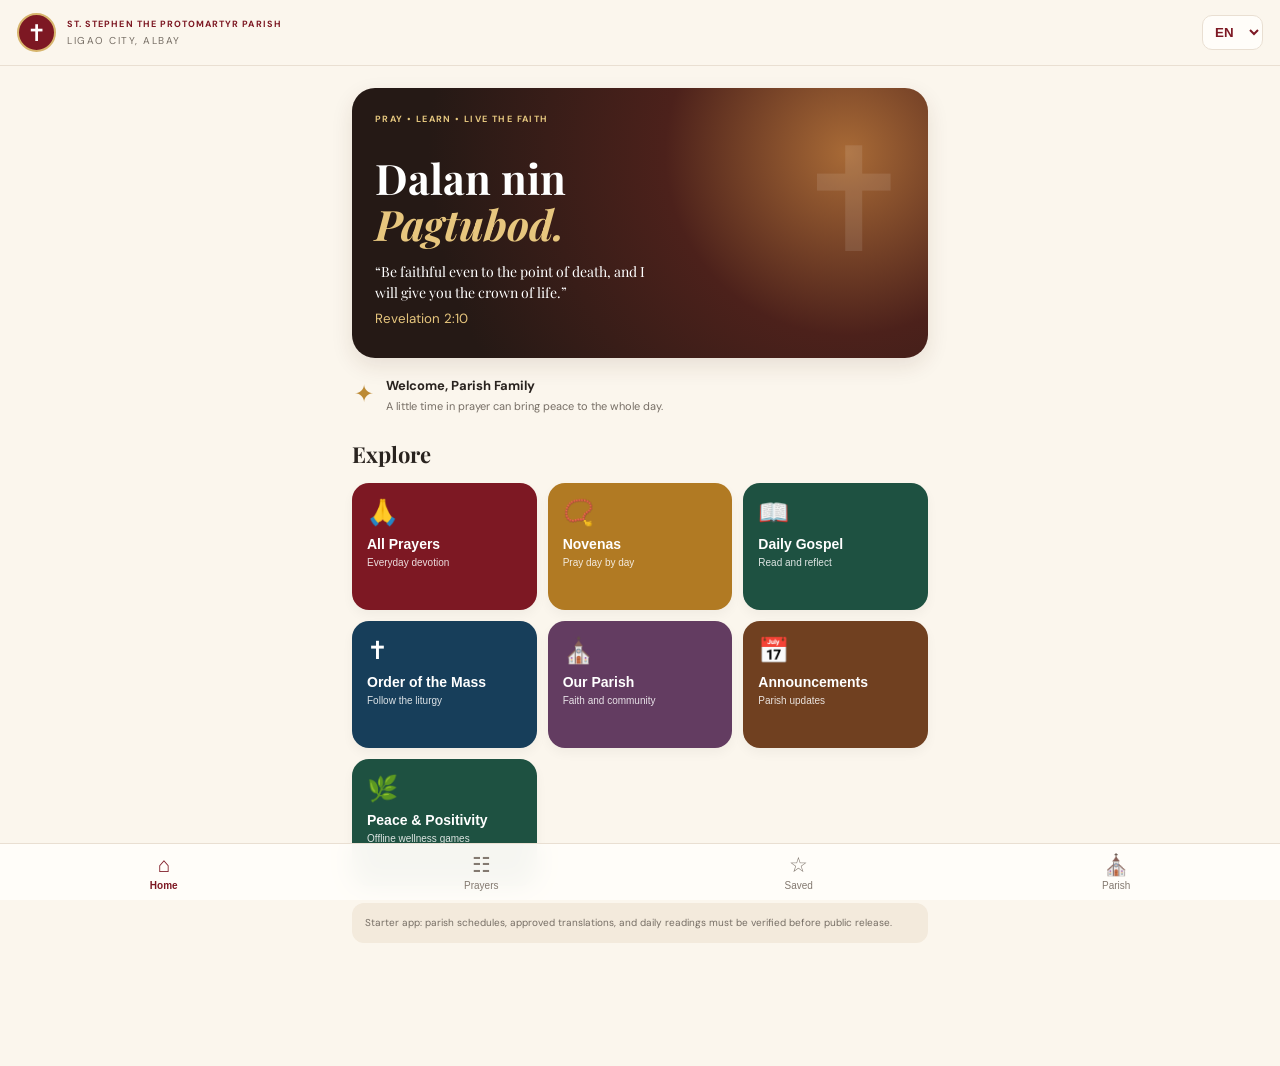
==== index.html @ fa2d4b82 "Add files via upload" ====
<!doctype html>
<html lang="en">
<head>
<meta charset="utf-8"><meta name="viewport" content="width=device-width,initial-scale=1,viewport-fit=cover">
<meta name="theme-color" content="#7d1823"><meta name="description" content="Dalan nin Pagtubod — Catholic prayer companion of St. Stephen the Protomartyr Parish, Ligao City.">
<link rel="manifest" href="manifest.json"><link rel="stylesheet" href="styles.css">
<title>Dalan nin Pagtubod</title>
</head>
<body>
<header class="top">
  <div class="brandmark">✝</div>
  <div class="brandcopy"><div class="eyebrow">ST. STEPHEN THE PROTOMARTYR PARISH</div><div class="location">LIGAO CITY, ALBAY</div></div>
  <select id="language" aria-label="Language" class="lang"><option value="en">EN</option><option value="fil">FIL</option><option value="bik">BIK</option></select>
</header>
<main>
<section id="home" class="screen active">
  <div class="hero"><div class="hero-tag" data-i18n="tagline">PRAY • LEARN • LIVE THE FAITH</div><h1>Dalan nin<br><em>Pagtubod.</em></h1><p data-i18n="verse">“Be faithful even to the point of death, and I will give you the crown of life.”</p><small>Revelation 2:10</small></div>
  <div class="welcome"><span class="gold">✦</span><div><strong data-i18n="welcome">Welcome, Parish Family</strong><p data-i18n="welcomeText">A little time in prayer can bring peace to the whole day.</p></div></div>
  <h2 data-i18n="explore">Explore</h2>
  <div class="tiles">
    <button class="tile wine" data-go="prayers"><span>🙏</span><b data-i18n="allPrayers">All Prayers</b><small data-i18n="everyday">Everyday devotion</small></button>
    <button class="tile goldtile" data-go="novenas"><span>📿</span><b data-i18n="novenas">Novenas</b><small data-i18n="prayDay">Pray day by day</small></button>
    <button class="tile green" data-go="gospel"><span>📖</span><b data-i18n="dailyGospel">Daily Gospel</b><small data-i18n="readReflect">Read and reflect</small></button>
    <button class="tile blue" data-go="mass"><span>✝</span><b data-i18n="mass">Order of the Mass</b><small data-i18n="followLiturgy">Follow the liturgy</small></button>
    <button class="tile plum" data-go="parish"><span>⛪</span><b data-i18n="ourParish">Our Parish</b><small data-i18n="faithCommunity">Faith and community</small></button>
    <button class="tile brown" data-go="announcements"><span>📅</span><b data-i18n="announcements">Announcements</b><small data-i18n="parishUpdates">Parish updates</small></button>
    <button class="tile green" data-go="wellness"><span>🌿</span><b>Peace & Positivity</b><small>Offline wellness games</small></button>
  </div>
  <div class="notice" data-i18n="prototypeNotice">Starter app: parish schedules, approved translations, and daily readings must be verified before public release.</div>
</section>
<section id="prayers" class="screen">
  <div class="pagehead"><button class="back" data-go="home">‹</button><div><h1 data-i18n="allPrayers">All Prayers</h1><p data-i18n="prayerSub">Traditional Catholic prayers</p></div></div>
  <input id="prayerSearch" class="search" placeholder="Search prayers…" aria-label="Search prayers"><div id="prayerList" class="list"></div>
</section>
<section id="novenas" class="screen">
  <div class="pagehead"><button class="back" data-go="home">‹</button><div><h1 data-i18n="novenas">Novenas</h1><p data-i18n="novenaSub">Devotions and daily prayer</p></div></div><div class="list" id="novenaList"></div>
</section>
<section id="gospel" class="screen">
  <div class="pagehead"><button class="back" data-go="home">‹</button><div><h1 data-i18n="dailyGospel">Daily Gospel</h1><p data-i18n="gospelSub">Scripture and reflection</p></div></div>
  <div class="reading-card"><div class="scripture-icon">📖</div><div class="eyebrow">A MOMENT WITH THE WORD</div><h2 data-i18n="readGospel">Read the Gospel of the Day</h2><p data-i18n="gospelNote">The readings change each day. Open a trusted Catholic lectionary source for the current reading.</p><a href="https://www.vaticannews.va/en/word-of-the-day.html" target="_blank" rel="noopener" data-i18n="openReading">Open Vatican News — Word of the Day ↗</a></div>
  <div class="reflection"><h3 data-i18n="reflection">For your reflection</h3><p data-i18n="reflectionPrompt">What word or phrase stays with you today? How can you put the Gospel into action?</p><label for="reflectionNote" data-i18n="myReflection">My reflection</label><textarea id="reflectionNote" placeholder="Write a private reflection…"></textarea><button class="primary" id="saveReflection" data-i18n="saveReflection">Save reflection on this device</button><p id="reflectionStatus" class="small"></p></div>
  <p class="notice" data-i18n="licenseNote">Daily readings and Bible translations may have copyright restrictions. Confirm permission before reproducing them in the app.</p>
</section>
<section id="mass" class="screen">
  <div class="pagehead"><button class="back" data-go="home">‹</button><div><h1 data-i18n="mass">Order of the Mass</h1><p data-i18n="massSub">A guide to the Holy Eucharist</p></div></div>
  <div class="mass-intro" data-i18n="massIntro">Follow the main parts of the Roman Catholic Mass. Use the parish-approved missal for complete current texts and responses.</div>
  <div class="accordion">
    <details open><summary data-i18n="introRites">1. Introductory Rites</summary><p>Entrance procession and hymn · Sign of the Cross · Greeting · Penitential Act · Kyrie · Gloria (when prescribed) · Collect</p></details>
    <details><summary data-i18n="wordLiturgy">2. Liturgy of the Word</summary><p>First Reading · Responsorial Psalm · Second Reading (on Sundays and solemnities) · Gospel Acclamation · Gospel · Homily · Profession of Faith (when prescribed) · Universal Prayer</p></details>
    <details><summary data-i18n="eucharistLiturgy">3. Liturgy of the Eucharist</summary><p>Preparation of the Gifts · Prayer over the Offerings · Eucharistic Prayer · Preface and Holy, Holy · Consecration · Mystery of Faith · Doxology and Great Amen</p></details>
    <details><summary data-i18n="communionRite">4. Communion Rite</summary><p>The Lord’s Prayer · Sign of Peace · Lamb of God · Communion · Prayer after Communion</p></details>
    <details><summary data-i18n="concludingRites">5. Concluding Rites</summary><p>Announcements (as appropriate) · Greeting and Blessing · Dismissal · Recessional hymn</p></details>
  </div><p class="notice" data-i18n="massNotice">The exact texts and responses should follow the approved Roman Missal and local liturgical norms.</p>
</section>
<section id="parish" class="screen">
  <div class="pagehead"><button class="back" data-go="home">‹</button><div><h1 data-i18n="ourParish">Our Parish</h1><p>St. Stephen the Protomartyr Parish</p></div></div>
  <div class="reading-card"><div class="scripture-icon">⛪</div><h2>St. Stephen the Protomartyr Parish</h2><p>Ligao City, Albay, Philippines</p><p data-i18n="parishPlaceholder">This section can include the official parish history, clergy, ministries, contact details, and directions.</p></div>
  <div class="reflection"><h3 data-i18n="parishInfo">Parish information</h3><p><b data-i18n="massSchedule">Mass schedule:</b> <span data-i18n="confirmSchedule">Please confirm with the parish office before publishing.</span></p><p><b data-i18n="contact">Contact:</b> <span data-i18n="addContact">Add the official parish phone number and social media links.</span></p><p><b data-i18n="address">Address:</b> <span data-i18n="addAddress">Add the parish-approved address and map location.</span></p></div>
</section>
<section id="announcements" class="screen">
  <div class="pagehead"><button class="back" data-go="home">‹</button><div><h1 data-i18n="announcements">Announcements</h1><p data-i18n="newsSub">Parish news and activities</p></div></div>
  <div class="reading-card"><div class="scripture-icon">📣</div><h2 data-i18n="stayConnected">Stay connected</h2><p data-i18n="announcementPlaceholder">Parish administrators can publish Mass schedules, feast-day celebrations, novenas, formation sessions, and community activities here.</p><p class="notice" data-i18n="noFeed">Live announcements require a connected database and admin account.</p></div>
</section>
<section id="wellness" class="screen">
  <div class="pagehead"><button class="back" data-go="home">‹</button><div><h1>Peace & Positivity</h1><p>Small moments to care for your heart and mind</p></div></div>
  <div class="wellness-intro"><span>🌱</span><div><b>You deserve a gentle moment.</b><p>Choose a short activity. There is no score to beat and no pressure to feel happy immediately.</p></div></div>
  <div class="wellness-grid">
    <button class="wellness-card" data-game="breathe"><span>🌬️</span><b>Calm Breathing</b><small>Pause and breathe gently for one minute</small></button>
    <button class="wellness-card" data-game="gratitude"><span>🌼</span><b>Gratitude Garden</b><small>Plant three things you appreciate today</small></button>
    <button class="wellness-card" data-game="kindness"><span>💛</span><b>Kindness Quest</b><small>Choose one small act of kindness</small></button>
    <button class="wellness-card" data-game="memory"><span>🧠</span><b>Peaceful Pairs</b><small>A gentle memory-matching game</small></button>
    <button class="wellness-card" data-game="mood"><span>☀️</span><b>Weather Within</b><small>Check in with how you feel</small></button>
  </div>
  <div id="wellnessPlay" class="wellness-play hidden" aria-live="polite"><div class="wellness-play-head"><h2 id="wellnessTitle">A gentle moment</h2><button id="wellnessClose" class="secondary">Close</button></div><div id="wellnessContent"></div></div>
  <div class="notice"><b>A gentle reminder:</b> These activities support everyday reflection and relaxation; they are not medical treatment or a substitute for professional support. If you feel unsafe or overwhelmed, reach out to someone you trust or a qualified professional.</div>
</section>
<section id="admin" class="screen">
  <div class="pagehead"><button class="back" data-go="home">‹</button><div><h1>Admin Control</h1><p>Manage prayers, library, theme, logo and app settings</p></div></div>
  <div class="notice"><b>Local/offline admin mode.</b> Changes save on this device and remain available offline. Automatic cross-device sync needs the secure Supabase setup described in README.txt. Do not publish this admin screen as a secure staff portal until authentication and permissions are configured.</div>
  <div class="admin-tabs"><button class="admin-tab selected" data-admin-tab="content">Content</button><button class="admin-tab" data-admin-tab="design">Theme & Logo</button><button class="admin-tab" data-admin-tab="sync">Sync Status</button></div>
  <div id="admin-content" class="admin-pane">
    <div class="admin-card"><h3>Prayer library</h3><p>Add, edit, or remove prayers. Edits are stored locally immediately.</p>
      <label for="adminPrayerSelect">Choose prayer to edit</label><select id="adminPrayerSelect"></select>
      <label for="adminPrayerTitleEn">Title (English)</label><input id="adminPrayerTitleEn" placeholder="Prayer title">
      <label for="adminPrayerTitleFil">Title (Filipino)</label><input id="adminPrayerTitleFil" placeholder="Pamagat ng panalangin">
      <label for="adminPrayerTitleBik">Title (Bikol)</label><input id="adminPrayerTitleBik" placeholder="Titulo kan pag-ampo">
      <label for="adminPrayerTextEn">Prayer text (English)</label><textarea id="adminPrayerTextEn" rows="4"></textarea>
      <label for="adminPrayerTextFil">Prayer text (Filipino)</label><textarea id="adminPrayerTextFil" rows="4"></textarea>
      <label for="adminPrayerTextBik">Prayer text (Bikol)</label><textarea id="adminPrayerTextBik" rows="4"></textarea>
      <div class="admin-actions"><button class="primary" id="adminSavePrayer">Save prayer</button><button class="secondary" id="adminNewPrayer">Add new</button><button class="danger" id="adminDeletePrayer">Delete</button></div>
      <p class="small" id="adminPrayerStatus" aria-live="polite"></p>
    </div>
    <div class="admin-card"><h3>Library items</h3><p>Add a resource or category card for the parish library. This local catalog can be expanded for catechesis, documents, and approved devotion resources.</p>
      <label for="libraryTitle">Resource title</label><input id="libraryTitle" placeholder="e.g. Guide to the Rosary">
      <label for="libraryDesc">Description</label><textarea id="libraryDesc" rows="2" placeholder="Short description"></textarea>
      <label for="libraryUrl">Optional trusted link</label><input id="libraryUrl" type="url" placeholder="https://…">
      <button class="primary" id="addLibraryItem">Add library item</button><div id="libraryItemsAdmin" class="list"></div>
    </div>
    <div class="admin-card"><h3>Novena directory</h3><p>Manage the novena list shown in the app. Full approved nine-day prayer texts should be added before publication.</p>
      <label for="novenaTitle">Novena title</label><input id="novenaTitle" placeholder="Novena title">
      <label for="novenaDescription">Description</label><textarea id="novenaDescription" rows="2"></textarea>
      <button class="primary" id="addNovena">Add novena</button><div id="novenaItemsAdmin" class="list"></div>
    </div>
  </div>
  <div id="admin-design" class="admin-pane hidden">
    <div class="admin-card"><h3>App appearance</h3><label for="themeColor">Primary theme color</label><input id="themeColor" type="color" value="#7d1823"><label for="themeAccent">Accent color</label><input id="themeAccent" type="color" value="#bc8a35"><label for="logoText">Logo text / initials</label><input id="logoText" maxlength="4" value="✝"><label for="logoUpload">Upload parish logo (PNG/JPG/SVG)</label><input id="logoUpload" type="file" accept="image/png,image/jpeg,image/webp,image/svg+xml"><div id="logoPreview" class="logo-preview">✝</div><button class="primary" id="saveDesign">Save appearance</button><button class="secondary" id="resetDesign">Reset theme</button><p class="small" id="designStatus" aria-live="polite"></p></div>
  </div>
  <div id="admin-sync" class="admin-pane hidden">
    <div class="admin-card"><h3>Offline and sync</h3><p id="syncStatus">Checking sync status…</p><p>Content edits are saved on this device and queued locally. When online, the app can attempt to send queued updates to the configured backend.</p><label for="supabaseUrl">Supabase project URL</label><input id="supabaseUrl" type="url" placeholder="https://your-project.supabase.co"><label for="supabaseAnon">Supabase anon/public key</label><input id="supabaseAnon" type="password" placeholder="Public anon key only"><p class="small">These settings alone do not make admin access secure. A production setup must use Supabase Auth, server-side role checks, and Row Level Security. Never put a service-role key here.</p><button class="primary" id="saveSyncSettings">Save sync settings</button><button class="secondary" id="syncNow">Sync now</button><p class="small" id="syncMessage" aria-live="polite"></p></div>
  </div>
</section>
<section id="detail" class="screen">
  <div class="pagehead"><button class="back" data-go="prayers">‹</button><div><h1 id="detailTitle">Prayer</h1><p>Dalan nin Pagtubod</p></div></div>
  <article class="prayer-text" id="detailText"></article><button class="primary" id="bookmarkBtn">☆ Save to favorites</button><p id="bookmarkStatus" class="small"></p>
</section>
<section id="favorites" class="screen">
  <div class="pagehead"><button class="back" data-go="home">‹</button><div><h1 data-i18n="favorites">My Favorites</h1><p data-i18n="savedPrayers">Your saved prayers</p></div></div><div id="favoriteList" class="list"></div>
</section>
</main>
<nav class="bottom-nav">
<button class="navitem selected" data-go="home"><span>⌂</span><label data-i18n="home">Home</label></button>
<button class="navitem" data-go="prayers"><span>☷</span><label data-i18n="prayersNav">Prayers</label></button>
<button class="navitem" data-go="favorites"><span>☆</span><label data-i18n="saved">Saved</label></button>
<button class="navitem" data-go="parish"><span>⛪</span><label data-i18n="parishNav">Parish</label></button>
</nav>
<script src="app.js"></script>
</body></html>
---- styles.css ----
@import url('https://fonts.googleapis.com/css2?family=DM+Sans:wght@400;500;600;700&family=Playfair+Display:wght@500;600;700&display=swap');
:root{--wine:#7d1823;--cream:#fbf6ed;--paper:#fffdf9;--gold:#bc8a35;--ink:#29231f;--muted:#766e65;--line:#e9dfd2;--green:#1e5141;--blue:#173e5a}
*{box-sizing:border-box}body{margin:0;background:var(--cream);color:var(--ink);font-family:'DM Sans',sans-serif;padding-bottom:84px}.top{position:sticky;top:0;z-index:5;background:rgba(251,246,237,.96);backdrop-filter:blur(10px);border-bottom:1px solid var(--line);padding:13px 17px;display:flex;align-items:center;gap:11px}.brandmark{width:39px;height:39px;display:grid;place-items:center;border-radius:50%;background:var(--wine);color:#fff;font-size:23px;border:2px solid #d7b56d}.brandcopy{flex:1;min-width:0}.eyebrow{font-size:9px;font-weight:700;letter-spacing:1.05px;color:var(--wine)}.location{font-size:10px;letter-spacing:1.5px;color:var(--muted);margin-top:3px}.lang{border:1px solid var(--line);border-radius:10px;background:var(--paper);padding:8px;color:var(--wine);font-weight:700}.top .eyebrow{line-height:1.4}main{max-width:620px;margin:auto;padding:16px}.screen{display:none}.screen.active{display:block}.hero{border-radius:23px;min-height:245px;padding:25px 23px;color:#fff;background:radial-gradient(circle at 86% 24%,#a86a36 0,#4c211b 34%,#251915 78%);position:relative;overflow:hidden;box-shadow:0 8px 22px #4d20151c}.hero:after{content:'✝';position:absolute;right:13px;top:28px;font-family:serif;font-size:145px;color:#fff;opacity:.10}.hero-tag{font-size:9px;letter-spacing:1.4px;color:#e5c77f;font-weight:700}.hero h1{font-family:'Playfair Display',serif;font-size:35px;line-height:1.1;margin:30px 0 12px;position:relative;z-index:1}.hero h1 em{color:#e7c67e}.hero p{font-family:'Playfair Display',serif;font-size:14px;max-width:290px;line-height:1.5;margin-bottom:4px}.hero small{color:#e7c67e}.welcome{display:flex;gap:12px;align-items:center;padding:16px 2px}.gold{color:var(--gold);font-size:24px}.welcome strong{font-size:13px}.welcome p{font-size:11px;color:var(--muted);margin:4px 0 0}h2{font-family:'Playfair Display',serif;font-size:22px;margin:10px 0 14px}.tiles{display:grid;grid-template-columns:repeat(2,minmax(0,1fr));gap:11px}.tile{min-height:127px;text-align:left;border:0;border-radius:17px;padding:15px;color:white;display:flex;flex-direction:column;align-items:flex-start;gap:5px;box-shadow:0 5px 12px #0000000b}.tile span{font-size:25px;margin-bottom:4px}.tile b{font-size:14px}.tile small{font-size:10px;opacity:.85}.wine{background:var(--wine)}.goldtile{background:#b17a23}.green{background:var(--green)}.blue{background:var(--blue)}.plum{background:#633c61}.brown{background:#704020}.notice{font-size:10px;line-height:1.6;color:var(--muted);padding:12px 13px;background:#f3eadc;border-radius:12px;margin:17px 0}.pagehead{display:flex;align-items:center;gap:12px;margin:8px 0 20px}.pagehead h1{font-family:'Playfair Display',serif;font-size:27px;margin:0}.pagehead p{margin:4px 0 0;color:var(--muted);font-size:12px}.back{border:1px solid var(--line);background:var(--paper);width:39px;height:39px;border-radius:50%;font-size:25px;color:var(--wine)}.search{width:100%;border:1px solid var(--line);border-radius:12px;padding:13px;background:var(--paper);font:inherit;margin-bottom:13px}.list{display:flex;flex-direction:column;gap:8px}.listrow{display:flex;align-items:center;gap:12px;background:var(--paper);border:1px solid var(--line);border-radius:13px;padding:13px;text-align:left;color:var(--ink);width:100%}.listicon{width:38px;height:38px;flex-shrink:0;display:grid;place-items:center;background:#f2e5d2;border-radius:11px;font-size:19px}.listrow b{font-size:13px;display:block}.listrow small{display:block;font-size:10px;color:var(--muted);margin-top:4px}.chev{margin-left:auto;color:var(--wine);font-size:22px}.reading-card,.reflection{background:var(--paper);border:1px solid var(--line);border-radius:18px;padding:20px;margin-bottom:13px}.scripture-icon{font-size:35px;margin-bottom:15px}.reading-card h2{margin:8px 0}.reading-card p,.reflection p{font-size:13px;line-height:1.7;color:#514940}.reading-card a{color:var(--wine);font-size:12px;font-weight:700}.reflection h3{font-family:'Playfair Display',serif;margin:0 0 10px}.reflection label{font-size:12px;font-weight:700;display:block;margin:12px 0 7px}.reflection textarea{width:100%;min-height:100px;border:1px solid var(--line);border-radius:11px;padding:12px;font:inherit;resize:vertical}.primary{border:0;background:var(--wine);color:white;border-radius:12px;padding:13px 16px;font-weight:700;width:100%;margin-top:10px}.small{font-size:11px;color:var(--muted)}.mass-intro{font-size:13px;line-height:1.65;background:#f3eadc;padding:14px;border-radius:12px;margin-bottom:13px}.accordion details{background:var(--paper);border:1px solid var(--line);border-radius:12px;margin-bottom:9px;padding:14px}.accordion summary{font-weight:700;font-size:13px;cursor:pointer;color:var(--wine)}.accordion p{font-size:12px;line-height:1.7;color:#514940}.prayer-text{font-family:'Playfair Display',serif;font-size:17px;line-height:1.85;white-space:pre-line;background:var(--paper);border:1px solid var(--line);border-radius:16px;padding:20px;margin-bottom:15px}.bottom-nav{position:fixed;z-index:10;bottom:0;left:0;right:0;background:#fffdf9f5;backdrop-filter:blur(12px);border-top:1px solid var(--line);display:flex;justify-content:space-around;padding:8px 5px calc(8px + env(safe-area-inset-bottom))}.navitem{border:0;background:none;color:#837970;display:flex;flex-direction:column;align-items:center;gap:3px;font-size:10px;min-width:54px}.navitem span{font-size:21px}.navitem.selected{color:var(--wine);font-weight:700}button{cursor:pointer}button:focus-visible,a:focus-visible,input:focus-visible,textarea:focus-visible{outline:3px solid #d5aa56;outline-offset:2px}@media(min-width:560px){main{padding:22px}.tiles{grid-template-columns:repeat(3,minmax(0,1fr))}.hero{min-height:270px}.hero h1{font-size:42px}}
.admin-tabs{display:flex;gap:7px;margin:12px 0;position:sticky;top:66px;background:var(--cream);padding:5px 0;z-index:2}.admin-tab{flex:1;border:1px solid var(--line);border-radius:10px;padding:10px 5px;background:var(--paper);color:var(--muted);font-weight:700;font-size:12px}.admin-tab.selected{background:var(--wine);color:white}.admin-pane.hidden,.hidden{display:none!important}.admin-card{background:var(--paper);border:1px solid var(--line);border-radius:16px;padding:16px;margin-bottom:13px}.admin-card h3{font-family:'Playfair Display',serif;margin:0 0 7px}.admin-card p{font-size:12px;line-height:1.55;color:var(--muted)}.admin-card label{display:block;font-size:12px;font-weight:700;margin:12px 0 6px}.admin-card input:not([type=color]):not([type=file]),.admin-card textarea,.admin-card select{width:100%;border:1px solid var(--line);border-radius:10px;background:#fff;padding:11px;font:inherit;font-size:13px;color:var(--ink)}.admin-card input[type=color]{width:100%;height:42px;border:1px solid var(--line);border-radius:9px;background:white;padding:4px}.admin-card input[type=file]{width:100%;font-size:12px}.admin-actions{display:grid;grid-template-columns:1fr 1fr;gap:7px}.admin-actions .primary{grid-column:1/-1}.secondary,.danger{border:1px solid var(--line);background:#f3eadc;color:var(--wine);border-radius:11px;padding:12px;font-weight:700}.danger{color:#9b1c24;background:#fff0ef}.logo-preview{display:grid;place-items:center;width:78px;height:78px;margin:14px auto;border-radius:18px;background:var(--wine);color:#f5d99a;font-size:35px;overflow:hidden}.logo-preview img{width:100%;height:100%;object-fit:contain}.admin-card .listrow{margin-top:7px}.admin-card .listrow .chev{font-size:15px}

/* Offline wellness mini-games */
.wellness-intro{display:flex;gap:13px;align-items:flex-start;background:#e9f0e4;border:1px solid #d6e2cf;border-radius:16px;padding:15px;margin-bottom:14px}.wellness-intro>span{font-size:29px}.wellness-intro b{font-size:14px;color:#234d3d}.wellness-intro p{font-size:12px;line-height:1.55;color:#4d6357;margin:5px 0 0}.wellness-grid{display:grid;grid-template-columns:repeat(2,minmax(0,1fr));gap:10px}.wellness-card{border:1px solid var(--line);background:var(--paper);border-radius:16px;padding:15px;text-align:left;display:flex;flex-direction:column;align-items:flex-start;gap:7px;min-height:140px;color:var(--ink)}.wellness-card>span{font-size:27px}.wellness-card b{font-size:13px}.wellness-card small{font-size:11px;line-height:1.5;color:var(--muted)}.wellness-play{background:var(--paper);border:1px solid var(--line);border-radius:17px;padding:16px;margin-top:15px}.wellness-play-head{display:flex;align-items:center;justify-content:space-between;gap:10px}.wellness-play-head h2{font-size:21px;margin:0 0 12px}.wellness-play-head .secondary{padding:8px 11px;margin-bottom:10px}.breath-orb{width:150px;height:150px;border-radius:50%;background:radial-gradient(circle,#e5d5a4,#a9c8ad);margin:18px auto;display:grid;place-items:center;text-align:center;color:#244a3c;font-size:17px;font-weight:700;transition:transform 3.8s ease-in-out;box-shadow:0 0 0 12px #eaf1e8}.breath-orb.inhale{transform:scale(1.12)}.breath-orb.exhale{transform:scale(.88)}.wellness-actions{display:flex;flex-wrap:wrap;gap:8px}.wellness-actions button{flex:1;min-width:115px}.wellness-play textarea,.wellness-play input[type=text]{width:100%;border:1px solid var(--line);border-radius:10px;padding:11px;font:inherit;margin:5px 0 10px}.wellness-play label{display:block;font-size:12px;font-weight:700;margin-top:8px}.gratitude-item{display:flex;gap:8px;align-items:center;margin:6px 0}.gratitude-item input{flex:1;min-width:0}.pair-grid{display:grid;grid-template-columns:repeat(4,minmax(0,1fr));gap:7px;margin:12px 0}.pair-card{min-height:58px;border:1px solid var(--line);border-radius:12px;background:#f3eadc;font-size:23px}.pair-card.revealed,.pair-card.matched{background:#e4efe3;border-color:#b7d0b8}.pair-card.matched{opacity:.65}.mood-options{display:grid;grid-template-columns:repeat(2,minmax(0,1fr));gap:8px}.mood-options button{padding:13px 8px;border:1px solid var(--line);background:#fff;border-radius:12px;font-weight:600}.mood-options button.chosen{background:#e4efe3;border-color:#7ba58a}.wellness-feedback{font-size:12px;line-height:1.65;background:#f3eadc;border-radius:11px;padding:12px;margin:10px 0;color:#514940}@media(min-width:560px){.wellness-grid{grid-template-columns:repeat(3,minmax(0,1fr))}}
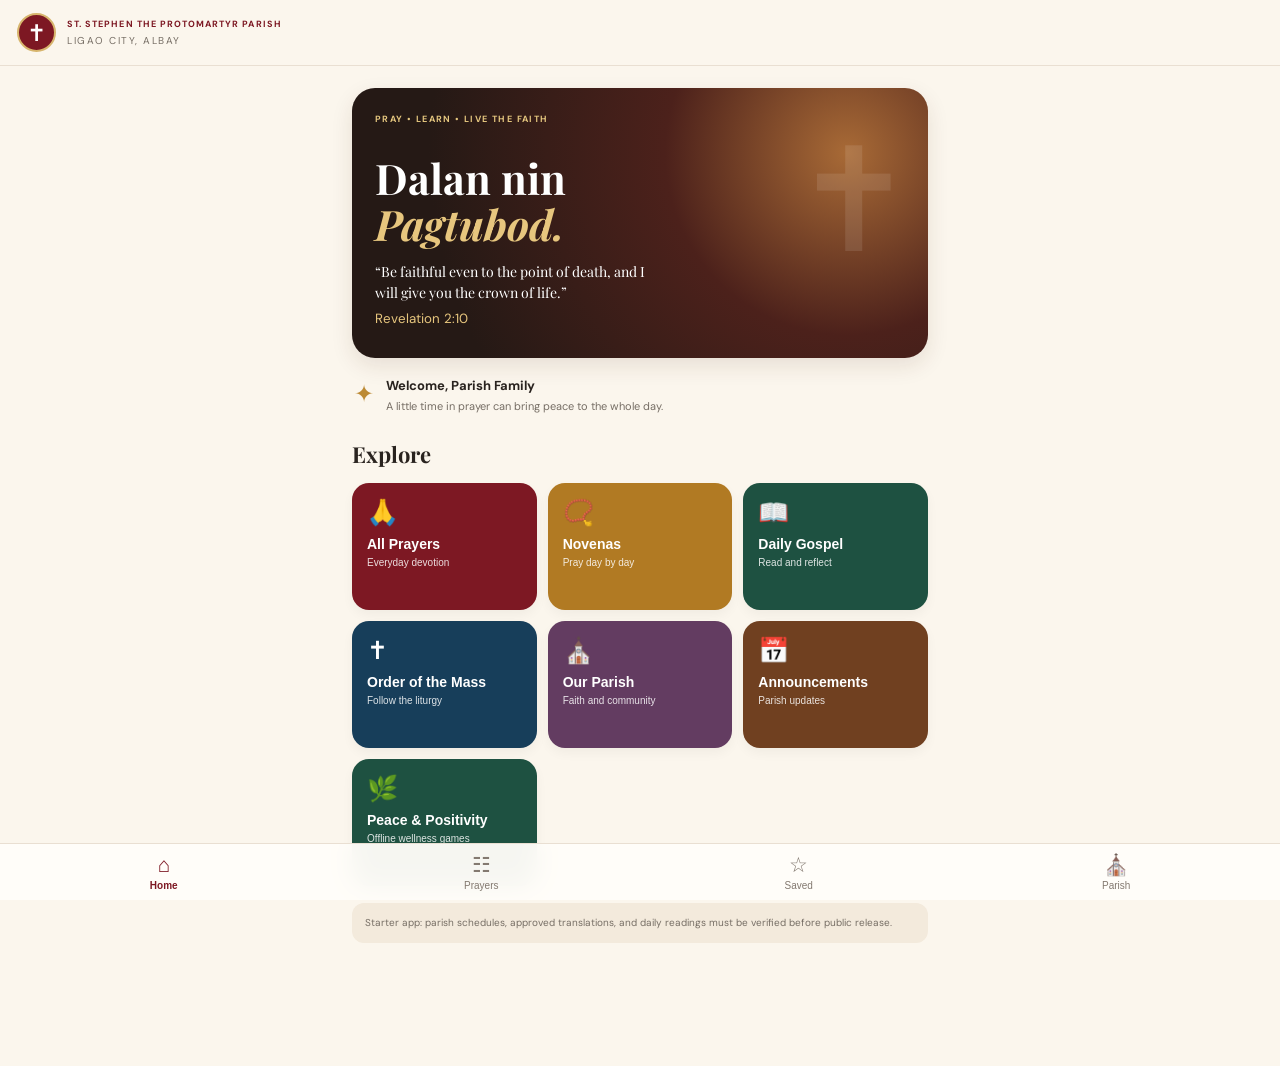
==== commit a2696452: "Add files via upload" ====
--- a/index.html
+++ b/index.html
@@ -10,7 +10,7 @@
 <header class="top">
   <div class="brandmark">✝</div>
   <div class="brandcopy"><div class="eyebrow">ST. STEPHEN THE PROTOMARTYR PARISH</div><div class="location">LIGAO CITY, ALBAY</div></div>
-  <select id="language" aria-label="Language" class="lang"><option value="en">EN</option><option value="fil">FIL</option><option value="bik">BIK</option></select>
+  
 </header>
 <main>
 <section id="home" class="screen active">
@@ -79,14 +79,12 @@
   <div class="notice"><b>Local/offline admin mode.</b> Changes save on this device and remain available offline. Automatic cross-device sync needs the secure Supabase setup described in README.txt. Do not publish this admin screen as a secure staff portal until authentication and permissions are configured.</div>
   <div class="admin-tabs"><button class="admin-tab selected" data-admin-tab="content">Content</button><button class="admin-tab" data-admin-tab="design">Theme & Logo</button><button class="admin-tab" data-admin-tab="sync">Sync Status</button></div>
   <div id="admin-content" class="admin-pane">
-    <div class="admin-card"><h3>Prayer library</h3><p>Add, edit, or remove prayers. Edits are stored locally immediately.</p>
+    <div class="admin-card"><h3>Prayer library</h3><p>Add or edit the English prayer and prepare its Bikol translation. The user app displays English only; Bikol translations are entered by the administrator.</p>
       <label for="adminPrayerSelect">Choose prayer to edit</label><select id="adminPrayerSelect"></select>
       <label for="adminPrayerTitleEn">Title (English)</label><input id="adminPrayerTitleEn" placeholder="Prayer title">
-      <label for="adminPrayerTitleFil">Title (Filipino)</label><input id="adminPrayerTitleFil" placeholder="Pamagat ng panalangin">
-      <label for="adminPrayerTitleBik">Title (Bikol)</label><input id="adminPrayerTitleBik" placeholder="Titulo kan pag-ampo">
+      <label for="adminPrayerTitleBik">Bikol translation title (admin only)</label><input id="adminPrayerTitleBik" placeholder="Titulo kan pag-ampo">
       <label for="adminPrayerTextEn">Prayer text (English)</label><textarea id="adminPrayerTextEn" rows="4"></textarea>
-      <label for="adminPrayerTextFil">Prayer text (Filipino)</label><textarea id="adminPrayerTextFil" rows="4"></textarea>
-      <label for="adminPrayerTextBik">Prayer text (Bikol)</label><textarea id="adminPrayerTextBik" rows="4"></textarea>
+      <label for="adminPrayerTextBik">Bikol translation text (admin only)</label><textarea id="adminPrayerTextBik" rows="4"></textarea>
       <div class="admin-actions"><button class="primary" id="adminSavePrayer">Save prayer</button><button class="secondary" id="adminNewPrayer">Add new</button><button class="danger" id="adminDeletePrayer">Delete</button></div>
       <p class="small" id="adminPrayerStatus" aria-live="polite"></p>
     </div>
